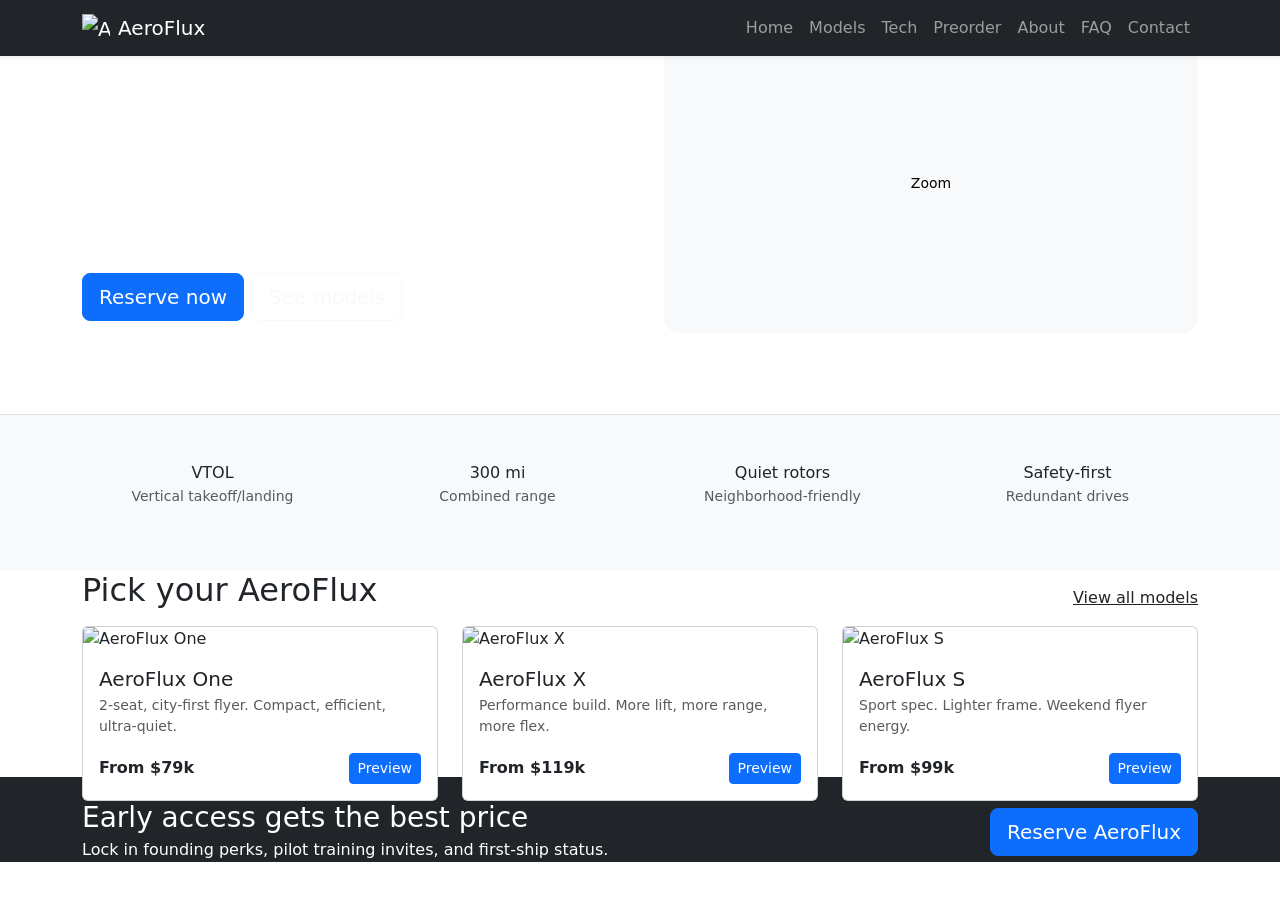
==== index.html @ 64dcf80c "Add files via upload" ====
<!doctype html>
<html lang="en">
<head>
  <meta charset="utf-8"/>
  <meta name="viewport" content="width=device-width, initial-scale=1"/>
  <title>AeroFlux — The Future of Flying Cars</title>
  <meta name="description" content="AeroFlux builds student‑friendly flying cars with real safety tech. Preorders open."/>
  <link href="https://cdn.jsdelivr.net/npm/bootstrap@5.3.3/dist/css/bootstrap.min.css" rel="stylesheet"/>
  <link href="https://fonts.googleapis.com/css2?family=Inter:wght@400;600;800&family=Sora:wght@600;800&display=swap" rel="stylesheet"/>
  <link rel="stylesheet" href="/assets/styles.css"/>
  <link rel="icon" href="/assets/favicon.svg"/>
</head>
<body>
  <!-- NAVBAR -->
  <nav class="navbar navbar-expand-lg navbar-dark bg-dark fixed-top shadow-sm af-nav">
    <div class="container">
      <a class="navbar-brand d-flex align-items-center gap-2" href="/index.html">
        <img src="/assets/logo.svg" width="28" height="28" alt="AeroFlux"/> <span class="brand">AeroFlux</span>
      </a>
      <button class="navbar-toggler" type="button" data-bs-toggle="collapse" data-bs-target="#nav" aria-controls="nav" aria-expanded="false" aria-label="Toggle navigation"><span class="navbar-toggler-icon"></span></button>
      <div class="collapse navbar-collapse" id="nav">
        <ul class="navbar-nav ms-auto">
          <li class="nav-item"><a class="nav-link" href="/index.html">Home</a></li>
          <li class="nav-item"><a class="nav-link" href="/models.html">Models</a></li>
          <li class="nav-item"><a class="nav-link" href="/tech.html">Tech</a></li>
          <li class="nav-item"><a class="nav-link" href="/preorder.html">Preorder</a></li>
          <li class="nav-item"><a class="nav-link" href="/about.html">About</a></li>
          <li class="nav-item"><a class="nav-link" href="/faq.html">FAQ</a></li>
          <li class="nav-item"><a class="nav-link" href="/contact.html">Contact</a></li>
        </ul>
      </div>
    </div>
  </nav>

  <!-- HERO -->
  <header class="af-hero pt-6 pb-5 text-white">
    <div class="container">
      <div class="row align-items-center g-5">
        <div class="col-lg-6">
          <span class="badge rounded-pill text-bg-warning mb-3">Gen‑2 Prototype</span>
          <h1 class="display-4 fw-800 lh-1 mb-3">Meet the <span class="accent">AeroFlux One</span></h1>
          <p class="lead text-white-75">A street‑legal EV that lifts. Zero runway, quiet rotors, and safety first. Designed for school commutes, weekend trips, and creator life.</p>
          <div class="d-flex gap-2 mt-2">
            <a class="btn btn-primary btn-lg" href="/preorder.html">Reserve now</a>
            <a class="btn btn-outline-light btn-lg" href="/models.html">See models</a>
          </div>
          <div class="d-flex gap-4 mt-4 small text-white-75">
            <span>4.9★ early pilots</span>
            <span>FAA‑guided R&D</span>
            <span>Student discounts</span>
          </div>
        </div>
        <div class="col-lg-6">
          <div class="ratio ratio-16x9 rounded-4 overflow-hidden shadow-xl af-hero-media">
            <img src="https://images.unsplash.com/photo-1503376780353-7e6692767b70?w=1800&q=80" class="w-100 h-100 object-fit-cover" alt="AeroFlux One"/>
            <button class="btn btn-light btn-sm af-hero-zoom" data-bs-toggle="modal" data-bs-target="#lightbox" data-img="https://images.unsplash.com/photo-1503376780353-7e6692767b70?w=2400&q=80" data-title="AeroFlux One — Hover mode">Zoom</button>
          </div>
        </div>
      </div>
    </div>
  </header>

  <!-- VALUE STRIP -->
  <section class="py-5 border-top bg-body-tertiary">
    <div class="container">
      <div class="row text-center g-4">
        <div class="col-6 col-lg-3"><h6 class="mb-1">VTOL</h6><p class="text-muted small">Vertical takeoff/landing</p></div>
        <div class="col-6 col-lg-3"><h6 class="mb-1">300 mi</h6><p class="text-muted small">Combined range</p></div>
        <div class="col-6 col-lg-3"><h6 class="mb-1"><span class="accent">Quiet</span> rotors</h6><p class="text-muted small">Neighborhood‑friendly</p></div>
        <div class="col-6 col-lg-3"><h6 class="mb-1">Safety‑first</h6><p class="text-muted small">Redundant drives</p></div>
      </div>
    </div>
  </section>

  <!-- MODELS PREVIEW -->
  <section class="py-6">
    <div class="container">
      <div class="d-flex justify-content-between align-items-end mb-3">
        <h2 class="fw-800 mb-0">Pick your AeroFlux</h2>
        <a href="/models.html" class="link-dark">View all models</a>
      </div>
      <div class="row g-4">
        <div class="col-12 col-md-6 col-xl-4">
          <div class="card af-card h-100">
            <img src="https://images.unsplash.com/photo-1517173894763-6bcf0d6f3bf0?w=1600&q=80" class="card-img-top" alt="AeroFlux One"/>
            <div class="card-body">
              <h5 class="card-title mb-1">AeroFlux One</h5>
              <p class="text-muted small mb-3">2‑seat, city‑first flyer. Compact, efficient, ultra‑quiet.</p>
              <div class="d-flex justify-content-between align-items-center">
                <span class="fw-bold">From $79k</span>
                <button class="btn btn-sm btn-primary" data-bs-toggle="modal" data-bs-target="#lightbox" data-img="https://images.unsplash.com/photo-1517173894763-6bcf0d6f3bf0?w=2400&q=80" data-title="AeroFlux One">Preview</button>
              </div>
            </div>
          </div>
        </div>
        <div class="col-12 col-md-6 col-xl-4">
          <div class="card af-card h-100">
            <img src="https://images.unsplash.com/photo-1482192505345-5655af888cc4?w=1600&q=80" class="card-img-top" alt="AeroFlux X"/>
            <div class="card-body">
              <h5 class="card-title mb-1">AeroFlux X</h5>
              <p class="text-muted small mb-3">Performance build. More lift, more range, more flex.</p>
              <div class="d-flex justify-content-between align-items-center">
                <span class="fw-bold">From $119k</span>
                <button class="btn btn-sm btn-primary" data-bs-toggle="modal" data-bs-target="#lightbox" data-img="https://images.unsplash.com/photo-1482192505345-5655af888cc4?w=2400&q=80" data-title="AeroFlux X">Preview</button>
              </div>
            </div>
          </div>
        </div>
        <div class="col-12 col-md-6 col-xl-4">
          <div class="card af-card h-100">
            <img src="https://images.unsplash.com/photo-1503376780353-7e6692767b70?w=1600&q=80" class="card-img-top" alt="AeroFlux S"/>
            <div class="card-body">
              <h5 class="card-title mb-1">AeroFlux S</h5>
              <p class="text-muted small mb-3">Sport spec. Lighter frame. Weekend flyer energy.</p>
              <div class="d-flex justify-content-between align-items-center">
                <span class="fw-bold">From $99k</span>
                <button class="btn btn-sm btn-primary" data-bs-toggle="modal" data-bs-target="#lightbox" data-img="https://images.unsplash.com/photo-1503376780353-7e6692767b70?w=2400&q=80" data-title="AeroFlux S">Preview</button>
              </div>
            </div>
          </div>
        </div>
      </div>
    </div>
  </section>

  <!-- CTA -->
  <section class="py-6 bg-dark text-white">
    <div class="container">
      <div class="row align-items-center g-4">
        <div class="col-lg-8">
          <h3 class="fw-800 mb-1">Early access gets the best price</h3>
          <p class="text-white-75 mb-0">Lock in founding perks, pilot training invites, and first‑ship status.</p>
        </div>
        <div class="col-lg-4 text-lg-end"><a class="btn btn-primary btn-lg" href="/preorder.html">Reserve AeroFlux</a></div>
      </div>
    </div>
  </section>

  <!-- FOOTER -->
  <div id="_footer"></div>

  <!-- Lightbox Modal for image popups -->
  <div class="modal fade" id="lightbox" tabindex="-1" aria-hidden="true">
    <div class="modal-dialog modal-xl modal-dialog-centered">
      <div class="modal-content bg-black">
        <button class="btn-close btn-close-white ms-auto me-2 mt-2" data-bs-dismiss="modal" aria-label="Close"></button>
        <div class="modal-body p-0">
          <img id="lbImg" class="w-100 h-100 object-fit-contain" alt="Preview"/>
          <div class="p-3 text-white-50" id="lbTitle"></div>
        </div>
      </div>
    </div>
  </div>

  <script src="https://cdn.jsdelivr.net/npm/bootstrap@5.3.3/dist/js/bootstrap.bundle.min.js"></script>
  <script src="/assets/app.js"></script>
</body>
</html>
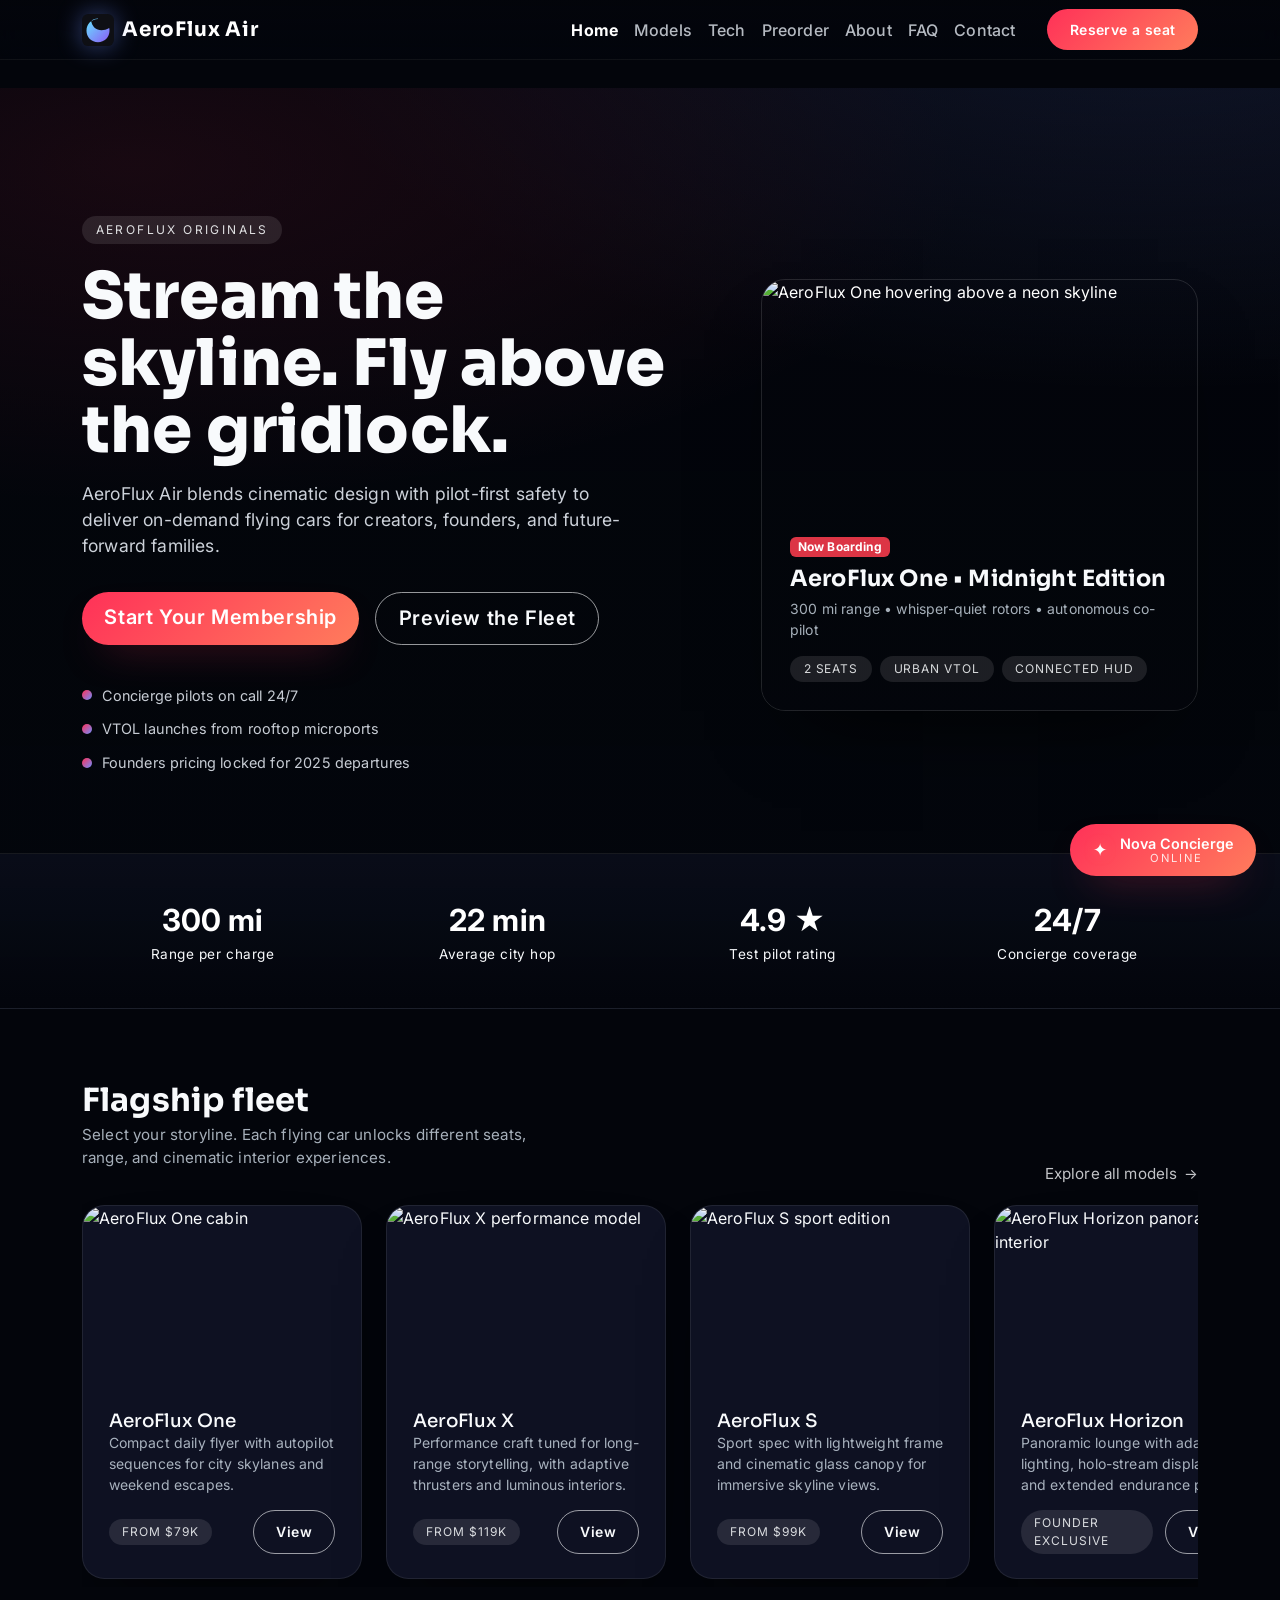
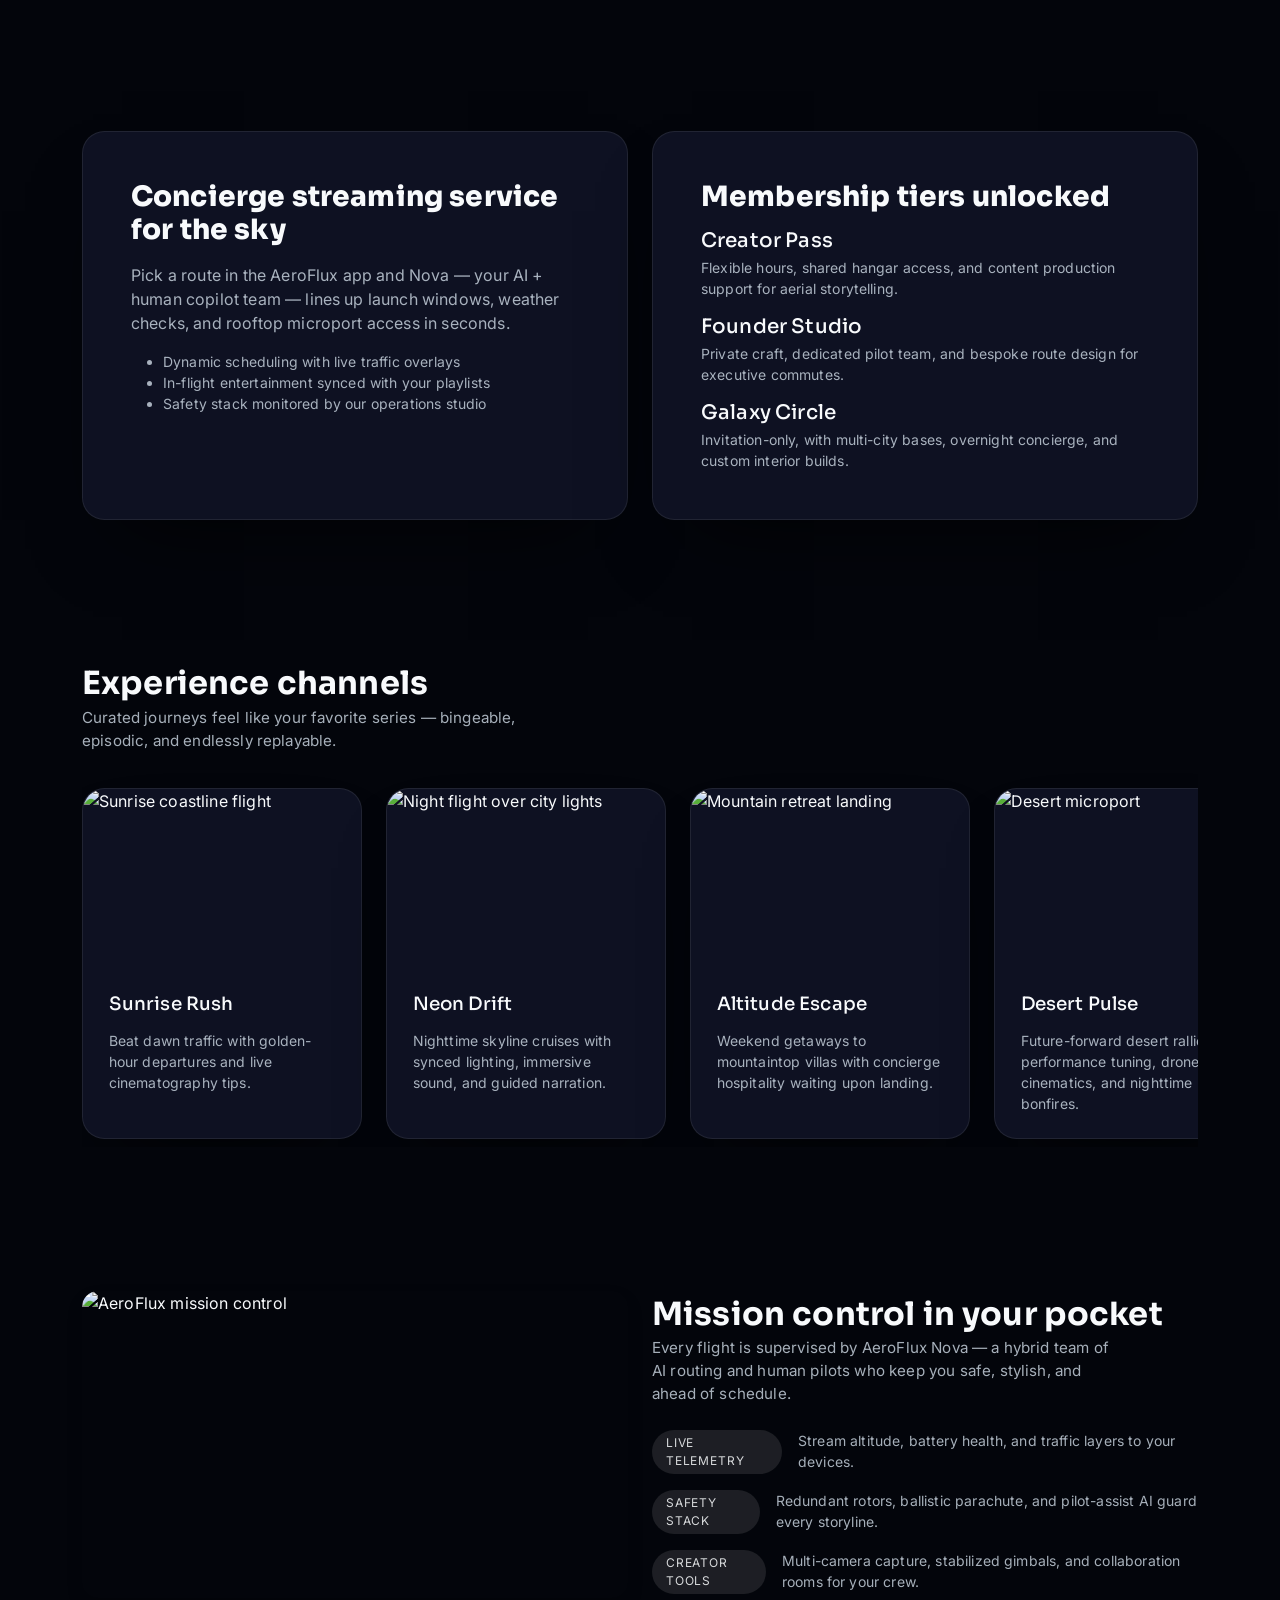
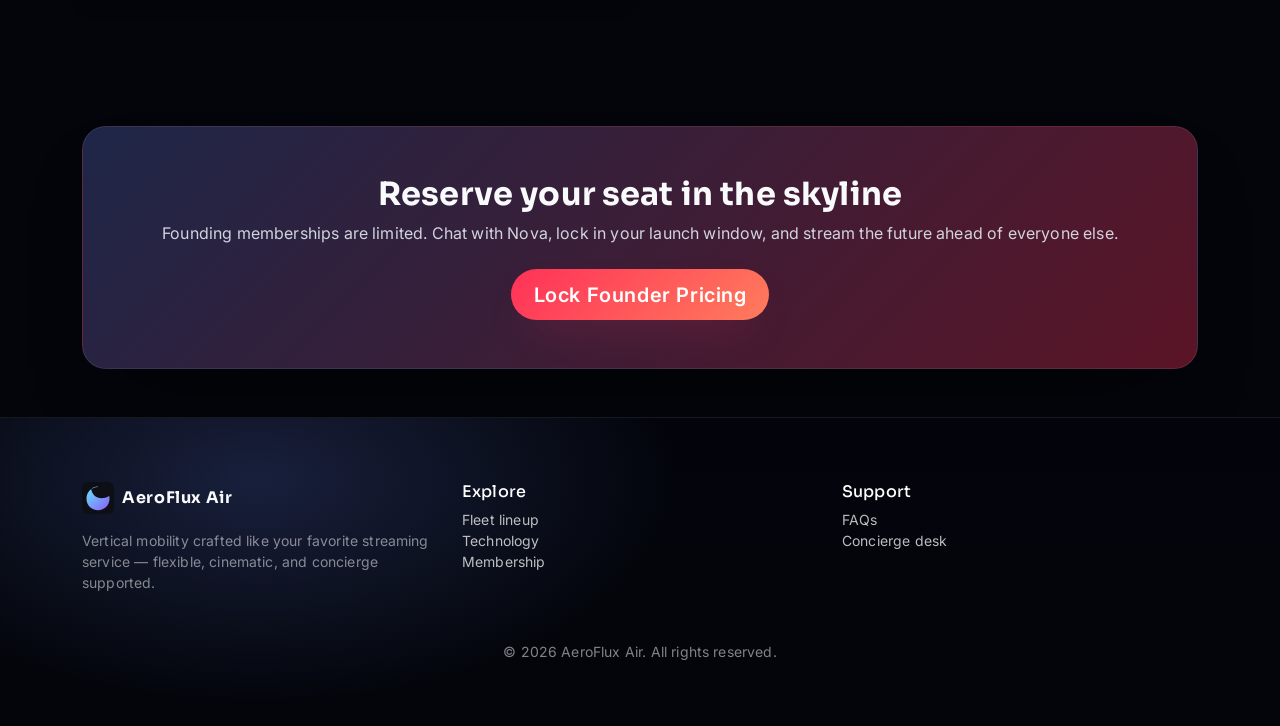
==== commit 46674b0b: "Redesign site with Netflix-style landing and chat" ====
--- a/index.html
+++ b/index.html
@@ -3,156 +3,279 @@
 <head>
   <meta charset="utf-8"/>
   <meta name="viewport" content="width=device-width, initial-scale=1"/>
-  <title>AeroFlux — The Future of Flying Cars</title>
-  <meta name="description" content="AeroFlux builds student‑friendly flying cars with real safety tech. Preorders open."/>
+  <title>AeroFlux Air — Stream the Future of Flight</title>
+  <meta name="description" content="AeroFlux Air delivers concierge flying car memberships with cinematic design, Netflix-style storytelling, and 24/7 pilot support."/>
   <link href="https://cdn.jsdelivr.net/npm/bootstrap@5.3.3/dist/css/bootstrap.min.css" rel="stylesheet"/>
-  <link href="https://fonts.googleapis.com/css2?family=Inter:wght@400;600;800&family=Sora:wght@600;800&display=swap" rel="stylesheet"/>
-  <link rel="stylesheet" href="/assets/styles.css"/>
-  <link rel="icon" href="/assets/favicon.svg"/>
+  <link href="https://fonts.googleapis.com/css2?family=Inter:wght@400;500;600;700;800&family=Sora:wght@600;700;800&display=swap" rel="stylesheet"/>
+  <link rel="stylesheet" href="assets/styles.css"/>
+  <link rel="icon" href="assets/favicon.svg"/>
 </head>
 <body>
-  <!-- NAVBAR -->
-  <nav class="navbar navbar-expand-lg navbar-dark bg-dark fixed-top shadow-sm af-nav">
+  <div id="_navbar"></div>
+
+  <main class="af-main">
+    <section class="af-hero text-white">
+      <div class="container">
+        <div class="row g-5 align-items-center">
+          <div class="col-lg-7">
+            <span class="af-eyebrow">AeroFlux Originals</span>
+            <h1 class="af-hero-title">Stream the skyline. Fly above the gridlock.</h1>
+            <p class="af-hero-lead">AeroFlux Air blends cinematic design with pilot-first safety to deliver on-demand flying cars for creators, founders, and future-forward families.</p>
+            <div class="af-hero-actions">
+              <a class="btn btn-primary btn-lg" href="preorder.html">Start Your Membership</a>
+              <a class="btn btn-outline-light btn-lg" href="models.html">Preview the Fleet</a>
+            </div>
+            <ul class="af-hero-highlights">
+              <li>Concierge pilots on call 24/7</li>
+              <li>VTOL launches from rooftop microports</li>
+              <li>Founders pricing locked for 2025 departures</li>
+            </ul>
+          </div>
+          <div class="col-lg-5">
+            <div class="af-hero-poster">
+              <img src="https://images.unsplash.com/photo-1518306727298-4c19a7907c77?w=1800&q=80" alt="AeroFlux One hovering above a neon skyline"/>
+              <div class="af-hero-overlay">
+                <span class="badge text-bg-danger mb-2">Now Boarding</span>
+                <h3>AeroFlux One • Midnight Edition</h3>
+                <p class="small mb-3">300 mi range • whisper-quiet rotors • autonomous co-pilot</p>
+                <div class="d-flex flex-wrap gap-2">
+                  <span class="af-pill">2 seats</span>
+                  <span class="af-pill">Urban VTOL</span>
+                  <span class="af-pill">Connected HUD</span>
+                </div>
+              </div>
+            </div>
+          </div>
+        </div>
+      </div>
+    </section>
+
+    <section class="af-metrics">
+      <div class="container">
+        <div class="row text-center g-4">
+          <div class="col-6 col-lg-3">
+            <div class="af-metric-number">300 mi</div>
+            <div class="af-metric-label">Range per charge</div>
+          </div>
+          <div class="col-6 col-lg-3">
+            <div class="af-metric-number">22 min</div>
+            <div class="af-metric-label">Average city hop</div>
+          </div>
+          <div class="col-6 col-lg-3">
+            <div class="af-metric-number">4.9 ★</div>
+            <div class="af-metric-label">Test pilot rating</div>
+          </div>
+          <div class="col-6 col-lg-3">
+            <div class="af-metric-number">24/7</div>
+            <div class="af-metric-label">Concierge coverage</div>
+          </div>
+        </div>
+      </div>
+    </section>
+
+    <section class="af-section">
+      <div class="container">
+        <div class="d-flex flex-wrap align-items-end justify-content-between gap-3">
+          <div>
+            <h2 class="af-section-title">Flagship fleet</h2>
+            <p class="af-section-subtitle">Select your storyline. Each flying car unlocks different seats, range, and cinematic interior experiences.</p>
+          </div>
+          <a class="af-link" href="models.html">Explore all models</a>
+        </div>
+        <div class="af-rail" role="list">
+          <article class="af-rail-card" role="listitem">
+            <div class="af-rail-media">
+              <img src="https://images.unsplash.com/photo-1517173894763-6bcf0d6f3bf0?w=1600&q=80" alt="AeroFlux One cabin"/>
+            </div>
+            <div class="af-rail-body">
+              <div>
+                <h3>AeroFlux One</h3>
+                <p class="small mb-0">Compact daily flyer with autopilot sequences for city skylanes and weekend escapes.</p>
+              </div>
+              <div class="af-rail-meta">
+                <span class="af-pill">From $79k</span>
+                <button class="btn btn-sm btn-outline-light" data-bs-toggle="modal" data-bs-target="#lightbox" data-img="https://images.unsplash.com/photo-1517173894763-6bcf0d6f3bf0?w=2400&q=80" data-title="AeroFlux One">View</button>
+              </div>
+            </div>
+          </article>
+          <article class="af-rail-card" role="listitem">
+            <div class="af-rail-media">
+              <img src="https://images.unsplash.com/photo-1503736334956-4c8f8e92946d?w=1600&q=80" alt="AeroFlux X performance model"/>
+            </div>
+            <div class="af-rail-body">
+              <div>
+                <h3>AeroFlux X</h3>
+                <p class="small mb-0">Performance craft tuned for long-range storytelling, with adaptive thrusters and luminous interiors.</p>
+              </div>
+              <div class="af-rail-meta">
+                <span class="af-pill">From $119k</span>
+                <button class="btn btn-sm btn-outline-light" data-bs-toggle="modal" data-bs-target="#lightbox" data-img="https://images.unsplash.com/photo-1503736334956-4c8f8e92946d?w=2400&q=80" data-title="AeroFlux X">View</button>
+              </div>
+            </div>
+          </article>
+          <article class="af-rail-card" role="listitem">
+            <div class="af-rail-media">
+              <img src="https://images.unsplash.com/photo-1500530855697-b586d89ba3ee?w=1600&q=80" alt="AeroFlux S sport edition"/>
+            </div>
+            <div class="af-rail-body">
+              <div>
+                <h3>AeroFlux S</h3>
+                <p class="small mb-0">Sport spec with lightweight frame and cinematic glass canopy for immersive skyline views.</p>
+              </div>
+              <div class="af-rail-meta">
+                <span class="af-pill">From $99k</span>
+                <button class="btn btn-sm btn-outline-light" data-bs-toggle="modal" data-bs-target="#lightbox" data-img="https://images.unsplash.com/photo-1500530855697-b586d89ba3ee?w=2400&q=80" data-title="AeroFlux S">View</button>
+              </div>
+            </div>
+          </article>
+          <article class="af-rail-card" role="listitem">
+            <div class="af-rail-media">
+              <img src="https://images.unsplash.com/photo-1520975922203-b6a5d19b8a88?w=1600&q=80" alt="AeroFlux Horizon panoramic interior"/>
+            </div>
+            <div class="af-rail-body">
+              <div>
+                <h3>AeroFlux Horizon</h3>
+                <p class="small mb-0">Panoramic lounge with adaptive lighting, holo-stream displays, and extended endurance packs.</p>
+              </div>
+              <div class="af-rail-meta">
+                <span class="af-pill">Founder exclusive</span>
+                <button class="btn btn-sm btn-outline-light" data-bs-toggle="modal" data-bs-target="#lightbox" data-img="https://images.unsplash.com/photo-1520975922203-b6a5d19b8a88?w=2400&q=80" data-title="AeroFlux Horizon">View</button>
+              </div>
+            </div>
+          </article>
+        </div>
+      </div>
+    </section>
+
+    <section class="af-section">
+      <div class="container">
+        <div class="row g-4 align-items-stretch">
+          <div class="col-lg-6">
+            <div class="af-panel h-100 p-4 p-lg-5">
+              <h3 class="fw-800 mb-3">Concierge streaming service for the sky</h3>
+              <p>Pick a route in the AeroFlux app and Nova — your AI + human copilot team — lines up launch windows, weather checks, and rooftop microport access in seconds.</p>
+              <ul class="small mb-0">
+                <li>Dynamic scheduling with live traffic overlays</li>
+                <li>In-flight entertainment synced with your playlists</li>
+                <li>Safety stack monitored by our operations studio</li>
+              </ul>
+            </div>
+          </div>
+          <div class="col-lg-6">
+            <div class="af-panel h-100 p-4 p-lg-5">
+              <h3 class="fw-800 mb-3">Membership tiers unlocked</h3>
+              <div class="d-flex flex-column gap-3">
+                <div>
+                  <h5 class="mb-1">Creator Pass</h5>
+                  <p class="small mb-0">Flexible hours, shared hangar access, and content production support for aerial storytelling.</p>
+                </div>
+                <div>
+                  <h5 class="mb-1">Founder Studio</h5>
+                  <p class="small mb-0">Private craft, dedicated pilot team, and bespoke route design for executive commutes.</p>
+                </div>
+                <div>
+                  <h5 class="mb-1">Galaxy Circle</h5>
+                  <p class="small mb-0">Invitation-only, with multi-city bases, overnight concierge, and custom interior builds.</p>
+                </div>
+              </div>
+            </div>
+          </div>
+        </div>
+      </div>
+    </section>
+
+    <section class="af-section">
+      <div class="container">
+        <div class="d-flex flex-wrap align-items-end justify-content-between gap-3">
+          <div>
+            <h2 class="af-section-title">Experience channels</h2>
+            <p class="af-section-subtitle">Curated journeys feel like your favorite series — bingeable, episodic, and endlessly replayable.</p>
+          </div>
+        </div>
+        <div class="af-rail" role="list">
+          <article class="af-rail-card" role="listitem">
+            <div class="af-rail-media">
+              <img src="https://images.unsplash.com/photo-1500534314209-a25ddb2bd429?w=1600&q=80" alt="Sunrise coastline flight"/>
+            </div>
+            <div class="af-rail-body">
+              <h3>Sunrise Rush</h3>
+              <p class="small mb-0">Beat dawn traffic with golden-hour departures and live cinematography tips.</p>
+            </div>
+          </article>
+          <article class="af-rail-card" role="listitem">
+            <div class="af-rail-media">
+              <img src="https://images.unsplash.com/photo-1513151233558-d860c5398176?w=1600&q=80" alt="Night flight over city lights"/>
+            </div>
+            <div class="af-rail-body">
+              <h3>Neon Drift</h3>
+              <p class="small mb-0">Nighttime skyline cruises with synced lighting, immersive sound, and guided narration.</p>
+            </div>
+          </article>
+          <article class="af-rail-card" role="listitem">
+            <div class="af-rail-media">
+              <img src="https://images.unsplash.com/photo-1500530855697-b586d89ba3ee?w=1600&q=80" alt="Mountain retreat landing"/>
+            </div>
+            <div class="af-rail-body">
+              <h3>Altitude Escape</h3>
+              <p class="small mb-0">Weekend getaways to mountaintop villas with concierge hospitality waiting upon landing.</p>
+            </div>
+          </article>
+          <article class="af-rail-card" role="listitem">
+            <div class="af-rail-media">
+              <img src="https://images.unsplash.com/photo-1500534623283-312aade485b7?w=1600&q=80" alt="Desert microport"/>
+            </div>
+            <div class="af-rail-body">
+              <h3>Desert Pulse</h3>
+              <p class="small mb-0">Future-forward desert rallies with performance tuning, drone cinematics, and nighttime bonfires.</p>
+            </div>
+          </article>
+        </div>
+      </div>
+    </section>
+
+    <section class="af-section">
+      <div class="container">
+        <div class="row g-4 align-items-center">
+          <div class="col-lg-6">
+            <div class="ratio ratio-16x9 rounded-4 overflow-hidden shadow">
+              <img src="https://images.unsplash.com/photo-1489515217757-5fd1be406fef?w=1800&q=80" class="w-100 h-100 object-fit-cover" alt="AeroFlux mission control"/>
+            </div>
+          </div>
+          <div class="col-lg-6">
+            <h2 class="af-section-title">Mission control in your pocket</h2>
+            <p class="af-section-subtitle mb-4">Every flight is supervised by AeroFlux Nova — a hybrid team of AI routing and human pilots who keep you safe, stylish, and ahead of schedule.</p>
+            <div class="d-flex flex-column gap-3">
+              <div class="d-flex gap-3">
+                <span class="af-pill">Live Telemetry</span>
+                <p class="small mb-0">Stream altitude, battery health, and traffic layers to your devices.</p>
+              </div>
+              <div class="d-flex gap-3">
+                <span class="af-pill">Safety Stack</span>
+                <p class="small mb-0">Redundant rotors, ballistic parachute, and pilot-assist AI guard every storyline.</p>
+              </div>
+              <div class="d-flex gap-3">
+                <span class="af-pill">Creator Tools</span>
+                <p class="small mb-0">Multi-camera capture, stabilized gimbals, and collaboration rooms for your crew.</p>
+              </div>
+            </div>
+          </div>
+        </div>
+      </div>
+    </section>
+
     <div class="container">
-      <a class="navbar-brand d-flex align-items-center gap-2" href="/index.html">
-        <img src="/assets/logo.svg" width="28" height="28" alt="AeroFlux"/> <span class="brand">AeroFlux</span>
-      </a>
-      <button class="navbar-toggler" type="button" data-bs-toggle="collapse" data-bs-target="#nav" aria-controls="nav" aria-expanded="false" aria-label="Toggle navigation"><span class="navbar-toggler-icon"></span></button>
-      <div class="collapse navbar-collapse" id="nav">
-        <ul class="navbar-nav ms-auto">
-          <li class="nav-item"><a class="nav-link" href="/index.html">Home</a></li>
-          <li class="nav-item"><a class="nav-link" href="/models.html">Models</a></li>
-          <li class="nav-item"><a class="nav-link" href="/tech.html">Tech</a></li>
-          <li class="nav-item"><a class="nav-link" href="/preorder.html">Preorder</a></li>
-          <li class="nav-item"><a class="nav-link" href="/about.html">About</a></li>
-          <li class="nav-item"><a class="nav-link" href="/faq.html">FAQ</a></li>
-          <li class="nav-item"><a class="nav-link" href="/contact.html">Contact</a></li>
-        </ul>
+      <div class="af-cta">
+        <h2>Reserve your seat in the skyline</h2>
+        <p>Founding memberships are limited. Chat with Nova, lock in your launch window, and stream the future ahead of everyone else.</p>
+        <a class="btn btn-primary btn-lg" href="preorder.html">Lock Founder Pricing</a>
       </div>
     </div>
-  </nav>
-
-  <!-- HERO -->
-  <header class="af-hero pt-6 pb-5 text-white">
-    <div class="container">
-      <div class="row align-items-center g-5">
-        <div class="col-lg-6">
-          <span class="badge rounded-pill text-bg-warning mb-3">Gen‑2 Prototype</span>
-          <h1 class="display-4 fw-800 lh-1 mb-3">Meet the <span class="accent">AeroFlux One</span></h1>
-          <p class="lead text-white-75">A street‑legal EV that lifts. Zero runway, quiet rotors, and safety first. Designed for school commutes, weekend trips, and creator life.</p>
-          <div class="d-flex gap-2 mt-2">
-            <a class="btn btn-primary btn-lg" href="/preorder.html">Reserve now</a>
-            <a class="btn btn-outline-light btn-lg" href="/models.html">See models</a>
-          </div>
-          <div class="d-flex gap-4 mt-4 small text-white-75">
-            <span>4.9★ early pilots</span>
-            <span>FAA‑guided R&D</span>
-            <span>Student discounts</span>
-          </div>
-        </div>
-        <div class="col-lg-6">
-          <div class="ratio ratio-16x9 rounded-4 overflow-hidden shadow-xl af-hero-media">
-            <img src="https://images.unsplash.com/photo-1503376780353-7e6692767b70?w=1800&q=80" class="w-100 h-100 object-fit-cover" alt="AeroFlux One"/>
-            <button class="btn btn-light btn-sm af-hero-zoom" data-bs-toggle="modal" data-bs-target="#lightbox" data-img="https://images.unsplash.com/photo-1503376780353-7e6692767b70?w=2400&q=80" data-title="AeroFlux One — Hover mode">Zoom</button>
-          </div>
-        </div>
-      </div>
-    </div>
-  </header>
-
-  <!-- VALUE STRIP -->
-  <section class="py-5 border-top bg-body-tertiary">
-    <div class="container">
-      <div class="row text-center g-4">
-        <div class="col-6 col-lg-3"><h6 class="mb-1">VTOL</h6><p class="text-muted small">Vertical takeoff/landing</p></div>
-        <div class="col-6 col-lg-3"><h6 class="mb-1">300 mi</h6><p class="text-muted small">Combined range</p></div>
-        <div class="col-6 col-lg-3"><h6 class="mb-1"><span class="accent">Quiet</span> rotors</h6><p class="text-muted small">Neighborhood‑friendly</p></div>
-        <div class="col-6 col-lg-3"><h6 class="mb-1">Safety‑first</h6><p class="text-muted small">Redundant drives</p></div>
-      </div>
-    </div>
-  </section>
-
-  <!-- MODELS PREVIEW -->
-  <section class="py-6">
-    <div class="container">
-      <div class="d-flex justify-content-between align-items-end mb-3">
-        <h2 class="fw-800 mb-0">Pick your AeroFlux</h2>
-        <a href="/models.html" class="link-dark">View all models</a>
-      </div>
-      <div class="row g-4">
-        <div class="col-12 col-md-6 col-xl-4">
-          <div class="card af-card h-100">
-            <img src="https://images.unsplash.com/photo-1517173894763-6bcf0d6f3bf0?w=1600&q=80" class="card-img-top" alt="AeroFlux One"/>
-            <div class="card-body">
-              <h5 class="card-title mb-1">AeroFlux One</h5>
-              <p class="text-muted small mb-3">2‑seat, city‑first flyer. Compact, efficient, ultra‑quiet.</p>
-              <div class="d-flex justify-content-between align-items-center">
-                <span class="fw-bold">From $79k</span>
-                <button class="btn btn-sm btn-primary" data-bs-toggle="modal" data-bs-target="#lightbox" data-img="https://images.unsplash.com/photo-1517173894763-6bcf0d6f3bf0?w=2400&q=80" data-title="AeroFlux One">Preview</button>
-              </div>
-            </div>
-          </div>
-        </div>
-        <div class="col-12 col-md-6 col-xl-4">
-          <div class="card af-card h-100">
-            <img src="https://images.unsplash.com/photo-1482192505345-5655af888cc4?w=1600&q=80" class="card-img-top" alt="AeroFlux X"/>
-            <div class="card-body">
-              <h5 class="card-title mb-1">AeroFlux X</h5>
-              <p class="text-muted small mb-3">Performance build. More lift, more range, more flex.</p>
-              <div class="d-flex justify-content-between align-items-center">
-                <span class="fw-bold">From $119k</span>
-                <button class="btn btn-sm btn-primary" data-bs-toggle="modal" data-bs-target="#lightbox" data-img="https://images.unsplash.com/photo-1482192505345-5655af888cc4?w=2400&q=80" data-title="AeroFlux X">Preview</button>
-              </div>
-            </div>
-          </div>
-        </div>
-        <div class="col-12 col-md-6 col-xl-4">
-          <div class="card af-card h-100">
-            <img src="https://images.unsplash.com/photo-1503376780353-7e6692767b70?w=1600&q=80" class="card-img-top" alt="AeroFlux S"/>
-            <div class="card-body">
-              <h5 class="card-title mb-1">AeroFlux S</h5>
-              <p class="text-muted small mb-3">Sport spec. Lighter frame. Weekend flyer energy.</p>
-              <div class="d-flex justify-content-between align-items-center">
-                <span class="fw-bold">From $99k</span>
-                <button class="btn btn-sm btn-primary" data-bs-toggle="modal" data-bs-target="#lightbox" data-img="https://images.unsplash.com/photo-1503376780353-7e6692767b70?w=2400&q=80" data-title="AeroFlux S">Preview</button>
-              </div>
-            </div>
-          </div>
-        </div>
-      </div>
-    </div>
-  </section>
-
-  <!-- CTA -->
-  <section class="py-6 bg-dark text-white">
-    <div class="container">
-      <div class="row align-items-center g-4">
-        <div class="col-lg-8">
-          <h3 class="fw-800 mb-1">Early access gets the best price</h3>
-          <p class="text-white-75 mb-0">Lock in founding perks, pilot training invites, and first‑ship status.</p>
-        </div>
-        <div class="col-lg-4 text-lg-end"><a class="btn btn-primary btn-lg" href="/preorder.html">Reserve AeroFlux</a></div>
-      </div>
-    </div>
-  </section>
-
-  <!-- FOOTER -->
+  </main>
+
   <div id="_footer"></div>
-
-  <!-- Lightbox Modal for image popups -->
-  <div class="modal fade" id="lightbox" tabindex="-1" aria-hidden="true">
-    <div class="modal-dialog modal-xl modal-dialog-centered">
-      <div class="modal-content bg-black">
-        <button class="btn-close btn-close-white ms-auto me-2 mt-2" data-bs-dismiss="modal" aria-label="Close"></button>
-        <div class="modal-body p-0">
-          <img id="lbImg" class="w-100 h-100 object-fit-contain" alt="Preview"/>
-          <div class="p-3 text-white-50" id="lbTitle"></div>
-        </div>
-      </div>
-    </div>
-  </div>
+  <div id="_lightbox"></div>
 
   <script src="https://cdn.jsdelivr.net/npm/bootstrap@5.3.3/dist/js/bootstrap.bundle.min.js"></script>
-  <script src="/assets/app.js"></script>
+  <script src="assets/app.js"></script>
 </body>
 </html>
--- a/assets/styles.css
+++ b/assets/styles.css
@@ -0,0 +1,823 @@
+:root {
+  --af-bg: #03050b;
+  --af-bg-soft: #0b0f1f;
+  --af-panel: rgba(16, 20, 38, 0.88);
+  --af-panel-strong: rgba(22, 27, 52, 0.95);
+  --af-outline: rgba(255, 255, 255, 0.08);
+  --af-text: #f8fafc;
+  --af-muted: rgba(203, 213, 225, 0.82);
+  --af-accent: #ff3158;
+  --af-accent-2: #6f8dff;
+  --af-shadow: 0 40px 80px -40px rgba(0, 0, 0, 0.85);
+  --af-radius-lg: 1.5rem;
+}
+
+html {
+  scroll-behavior: smooth;
+}
+
+body {
+  font-family: "Inter", "Segoe UI", system-ui, -apple-system, BlinkMacSystemFont, "Helvetica Neue", sans-serif;
+  background: var(--af-bg);
+  color: var(--af-text);
+  min-height: 100vh;
+  letter-spacing: 0.01em;
+}
+
+main.af-main {
+  padding-top: 5.5rem;
+}
+
+h1, h2, h3, h4, h5, h6 {
+  color: var(--af-text);
+  font-family: "Sora", "Inter", sans-serif;
+}
+
+p, li {
+  color: var(--af-muted);
+}
+
+a {
+  color: inherit;
+  text-decoration: none;
+}
+
+a:hover {
+  color: var(--af-accent);
+}
+
+img {
+  max-width: 100%;
+  height: auto;
+  display: block;
+}
+
+.visually-hidden {
+  position: absolute !important;
+  width: 1px !important;
+  height: 1px !important;
+  padding: 0 !important;
+  margin: -1px !important;
+  overflow: hidden !important;
+  clip: rect(0, 0, 0, 0) !important;
+  white-space: nowrap !important;
+  border: 0 !important;
+}
+
+.fw-800 {
+  font-weight: 800;
+}
+
+.brand {
+  font-family: "Sora", "Inter", sans-serif;
+  font-weight: 700;
+  letter-spacing: 0.04em;
+}
+
+.pt-6 {
+  padding-top: 4.75rem;
+}
+
+.py-6 {
+  padding-top: 4.75rem;
+  padding-bottom: 4.75rem;
+}
+
+.text-white-75 {
+  color: rgba(248, 250, 252, 0.82) !important;
+}
+
+.text-muted {
+  color: var(--af-muted) !important;
+}
+
+.small {
+  color: var(--af-muted);
+}
+
+hr {
+  border-color: var(--af-outline);
+}
+
+.btn {
+  border-radius: 999px;
+  font-weight: 600;
+  letter-spacing: 0.03em;
+  padding: 0.65rem 1.4rem;
+}
+
+.btn-primary {
+  background: linear-gradient(135deg, var(--af-accent), #ff7c5c);
+  border: none;
+  color: #fff;
+  box-shadow: 0 18px 42px -22px rgba(255, 49, 88, 0.7);
+}
+
+.btn-primary:hover,
+.btn-primary:focus {
+  background: linear-gradient(135deg, #ff7c5c, var(--af-accent));
+  color: #fff;
+}
+
+.btn-outline-light {
+  border: 1px solid rgba(248, 250, 252, 0.6);
+  color: var(--af-text);
+  background: transparent;
+}
+
+.btn-outline-light:hover,
+.btn-outline-light:focus {
+  background: rgba(248, 250, 252, 0.1);
+  color: #fff;
+}
+
+.btn-light {
+  background: rgba(248, 250, 252, 0.9);
+  color: #0b0f1f;
+  border: none;
+}
+
+.af-nav {
+  background: linear-gradient(180deg, rgba(3, 5, 11, 0.96), rgba(3, 5, 11, 0.65));
+  border-bottom: 1px solid rgba(255, 255, 255, 0.05);
+  backdrop-filter: saturate(160%) blur(12px);
+}
+
+.af-nav .navbar-brand img {
+  filter: drop-shadow(0 0 12px rgba(111, 141, 255, 0.45));
+}
+
+.navbar-dark .navbar-toggler-icon,
+.af-nav .navbar-toggler-icon {
+  filter: invert(1);
+}
+
+.af-nav .nav-link {
+  color: rgba(226, 232, 240, 0.8);
+  font-weight: 500;
+  padding: 0.6rem 0.85rem;
+  transition: color 0.2s ease;
+}
+
+.af-nav .nav-link:hover,
+.af-nav .nav-link:focus {
+  color: #fff;
+}
+
+.af-nav .nav-link.active {
+  color: #fff;
+  font-weight: 700;
+}
+
+/* Hero */
+.af-hero {
+  position: relative;
+  min-height: 85vh;
+  padding: 8rem 0 5rem;
+  display: flex;
+  align-items: center;
+  background: radial-gradient(1400px 700px at 90% -20%, rgba(111, 141, 255, 0.28), transparent 65%),
+              radial-gradient(1200px 480px at 10% 10%, rgba(255, 49, 88, 0.25), transparent 70%),
+              linear-gradient(180deg, rgba(3, 5, 11, 0.95) 0%, rgba(3, 5, 11, 0.85) 100%),
+              url('https://images.unsplash.com/photo-1500530855697-b586d89ba3ee?w=2400&q=80') center/cover no-repeat;
+}
+
+.af-hero::before {
+  content: "";
+  position: absolute;
+  inset: 0;
+  background: linear-gradient(135deg, rgba(3, 5, 11, 0.7), rgba(3, 5, 11, 0.35));
+}
+
+.af-hero > .container {
+  position: relative;
+  z-index: 2;
+}
+
+.af-eyebrow {
+  display: inline-flex;
+  align-items: center;
+  gap: 0.5rem;
+  padding: 0.3rem 0.85rem;
+  border-radius: 999px;
+  font-size: 0.75rem;
+  text-transform: uppercase;
+  letter-spacing: 0.2em;
+  background: rgba(255, 255, 255, 0.1);
+  color: rgba(248, 250, 252, 0.88);
+}
+
+.af-hero-title {
+  font-size: clamp(2.75rem, 5vw, 4.4rem);
+  line-height: 1.05;
+  font-weight: 800;
+  margin-top: 1.2rem;
+  margin-bottom: 1rem;
+}
+
+.af-hero-lead {
+  font-size: 1.1rem;
+  color: rgba(226, 232, 240, 0.9);
+  max-width: 560px;
+}
+
+.af-hero-actions {
+  display: flex;
+  flex-wrap: wrap;
+  gap: 1rem;
+  margin-top: 2rem;
+}
+
+.af-hero-highlights {
+  list-style: none;
+  margin: 2.5rem 0 0;
+  padding: 0;
+  display: grid;
+  gap: 0.75rem;
+}
+
+.af-hero-highlights li {
+  display: inline-flex;
+  align-items: center;
+  gap: 0.6rem;
+  font-size: 0.9rem;
+  color: rgba(226, 232, 240, 0.88);
+}
+
+.af-hero-highlights li::before {
+  content: "";
+  width: 10px;
+  height: 10px;
+  border-radius: 50%;
+  background: linear-gradient(135deg, var(--af-accent), var(--af-accent-2));
+}
+
+.af-hero-poster {
+  position: relative;
+  border-radius: var(--af-radius-lg);
+  overflow: hidden;
+  border: 1px solid rgba(255, 255, 255, 0.12);
+  box-shadow: var(--af-shadow);
+}
+
+.af-hero-poster img {
+  width: 100%;
+  height: 430px;
+  object-fit: cover;
+  filter: saturate(1.05);
+}
+
+.af-hero-overlay {
+  position: absolute;
+  inset: auto 0 0 0;
+  padding: 1.75rem;
+  background: linear-gradient(180deg, transparent, rgba(3, 5, 11, 0.92));
+}
+
+.af-hero-overlay h3 {
+  font-size: 1.4rem;
+  font-weight: 700;
+  margin-bottom: 0.35rem;
+}
+
+.af-pill {
+  display: inline-flex;
+  align-items: center;
+  padding: 0.25rem 0.85rem;
+  border-radius: 999px;
+  font-size: 0.75rem;
+  letter-spacing: 0.08em;
+  text-transform: uppercase;
+  background: rgba(248, 250, 252, 0.1);
+  color: rgba(248, 250, 252, 0.85);
+}
+
+/* Metrics strip */
+.af-metrics {
+  background: linear-gradient(180deg, rgba(10, 14, 28, 0.8), rgba(3, 5, 11, 0.95));
+  padding: 2.75rem 0;
+  border-top: 1px solid var(--af-outline);
+  border-bottom: 1px solid var(--af-outline);
+}
+
+.af-metric-number {
+  font-size: 1.9rem;
+  font-weight: 700;
+  color: #fff;
+}
+
+.af-metric-label {
+  font-size: 0.85rem;
+  letter-spacing: 0.04em;
+}
+
+/* Section headings */
+.af-section {
+  padding: 4.5rem 0;
+}
+
+.af-section-title {
+  font-weight: 700;
+  margin-bottom: 0.25rem;
+}
+
+.af-section-subtitle {
+  color: var(--af-muted);
+  font-size: 0.95rem;
+  max-width: 460px;
+}
+
+.af-link {
+  color: rgba(248, 250, 252, 0.78);
+  font-size: 0.95rem;
+  display: inline-flex;
+  align-items: center;
+  gap: 0.4rem;
+}
+
+.af-link::after {
+  content: "→";
+  font-size: 0.9rem;
+  transition: transform 0.2s ease;
+}
+
+.af-link:hover::after {
+  transform: translateX(4px);
+}
+
+.af-cta {
+  margin-top: 3.5rem;
+  background: linear-gradient(135deg, rgba(111, 141, 255, 0.25), rgba(255, 49, 88, 0.35));
+  border: 1px solid var(--af-outline);
+  border-radius: var(--af-radius-lg);
+  padding: 3rem;
+  text-align: center;
+  box-shadow: var(--af-shadow);
+}
+
+.af-cta h2 {
+  font-weight: 700;
+}
+
+.af-cta p {
+  color: rgba(226, 232, 240, 0.9);
+  margin-bottom: 1.5rem;
+}
+
+/* Horizontal rails */
+.af-rail {
+  display: flex;
+  gap: 1.5rem;
+  overflow-x: auto;
+  padding: 1.25rem 0 0.5rem;
+  scroll-snap-type: x proximity;
+}
+
+.af-rail::-webkit-scrollbar {
+  height: 6px;
+}
+
+.af-rail::-webkit-scrollbar-thumb {
+  background: rgba(148, 163, 184, 0.4);
+  border-radius: 999px;
+}
+
+.af-rail-card {
+  flex: 0 0 280px;
+  max-width: 320px;
+  background: var(--af-panel);
+  border: 1px solid var(--af-outline);
+  border-radius: 1.4rem;
+  overflow: hidden;
+  scroll-snap-align: start;
+  box-shadow: var(--af-shadow);
+  display: flex;
+  flex-direction: column;
+  transition: transform 0.35s ease, box-shadow 0.35s ease;
+}
+
+.af-rail-card:hover {
+  transform: translateY(-6px);
+  box-shadow: 0 40px 80px -38px rgba(15, 23, 42, 0.9);
+}
+
+.af-rail-media img {
+  width: 100%;
+  height: 180px;
+  object-fit: cover;
+}
+
+.af-rail-body {
+  padding: 1.5rem 1.6rem;
+  display: flex;
+  flex-direction: column;
+  gap: 0.9rem;
+}
+
+.af-rail-body h3 {
+  font-size: 1.15rem;
+  margin: 0;
+}
+
+.af-rail-meta {
+  display: flex;
+  align-items: center;
+  justify-content: space-between;
+  gap: 0.75rem;
+}
+
+/* Shared panels */
+.af-panel,
+.bg-body-tertiary {
+  background: var(--af-panel) !important;
+  border: 1px solid var(--af-outline) !important;
+  border-radius: 1.4rem !important;
+  box-shadow: var(--af-shadow);
+  color: var(--af-text);
+}
+
+.border {
+  border-color: var(--af-outline) !important;
+}
+
+/* About stats */
+.stat {
+  background: rgba(255, 255, 255, 0.04);
+  padding: 1.4rem 1.2rem;
+  border-radius: 1.25rem;
+  border: 1px solid var(--af-outline);
+}
+
+.stat-num {
+  font-size: 1.4rem;
+  font-weight: 700;
+  color: #fff;
+}
+
+.stat-label {
+  font-size: 0.85rem;
+  color: var(--af-muted);
+}
+
+/* Cards */
+.card.af-card,
+.af-card {
+  background: var(--af-panel);
+  border: 1px solid var(--af-outline);
+  border-radius: 1.4rem;
+  overflow: hidden;
+  box-shadow: var(--af-shadow);
+  color: var(--af-text);
+}
+
+.af-card .card-img-top {
+  height: 220px;
+  object-fit: cover;
+}
+
+.af-card .card-body {
+  background: linear-gradient(180deg, rgba(255, 255, 255, 0.01), rgba(3, 5, 11, 0.6));
+  border-top: 1px solid rgba(255, 255, 255, 0.04);
+}
+
+/* Tech hero */
+.af-tech-hero {
+  background: radial-gradient(900px 480px at 10% 10%, rgba(111, 141, 255, 0.25), transparent 70%),
+              linear-gradient(180deg, #0b0f1f 0%, #04060d 100%);
+}
+
+.af-feature {
+  padding: 1.5rem;
+  background: rgba(255, 255, 255, 0.04);
+  border-radius: 1.2rem;
+  border: 1px solid var(--af-outline);
+}
+
+/* Accordion */
+.accordion-item {
+  background: var(--af-panel);
+  border: none;
+  border-radius: 1.1rem;
+  margin-bottom: 1rem;
+  overflow: hidden;
+}
+
+.accordion-button {
+  background: transparent;
+  color: var(--af-text);
+  box-shadow: none;
+}
+
+.accordion-button:not(.collapsed) {
+  background: rgba(255, 255, 255, 0.05);
+  color: #fff;
+  box-shadow: none;
+}
+
+.accordion-body {
+  color: var(--af-muted);
+}
+
+/* Forms */
+.form-control,
+.form-select {
+  background-color: rgba(12, 15, 28, 0.9);
+  border: 1px solid rgba(255, 255, 255, 0.08);
+  color: var(--af-text);
+  border-radius: 0.85rem;
+}
+
+.form-control:focus,
+.form-select:focus {
+  border-color: rgba(111, 141, 255, 0.6);
+  box-shadow: 0 0 0 0.2rem rgba(111, 141, 255, 0.15);
+  background-color: rgba(12, 15, 28, 1);
+  color: var(--af-text);
+}
+
+.form-control::placeholder {
+  color: rgba(203, 213, 225, 0.5);
+}
+
+label.form-label {
+  color: rgba(226, 232, 240, 0.88);
+}
+
+.was-validated .form-control:invalid,
+.was-validated .form-select:invalid {
+  border-color: rgba(255, 49, 88, 0.7);
+}
+
+/* Footer */
+.af-footer {
+  padding: 4rem 0;
+  background: radial-gradient(600px 320px at 20% 20%, rgba(111, 141, 255, 0.2), transparent 70%),
+              linear-gradient(180deg, rgba(3, 5, 11, 0.92), rgba(3, 5, 11, 1));
+  border-top: 1px solid var(--af-outline);
+}
+
+.af-footer-meta {
+  text-align: center;
+}
+
+/* Chat widget */
+.af-chat-toggle {
+  position: fixed;
+  right: 1.5rem;
+  bottom: 1.5rem;
+  z-index: 1085;
+  display: flex;
+  align-items: center;
+  gap: 0.75rem;
+  background: linear-gradient(135deg, var(--af-accent), #ff7c5c);
+  color: #fff;
+  border: none;
+  border-radius: 999px;
+  padding: 0.75rem 1.4rem;
+  box-shadow: 0 18px 42px -22px rgba(255, 49, 88, 0.8);
+  cursor: pointer;
+}
+
+.af-chat-spark {
+  font-size: 1.1rem;
+  filter: drop-shadow(0 0 6px rgba(255, 124, 92, 0.6));
+}
+
+.af-chat-toggle-text {
+  display: flex;
+  flex-direction: column;
+  line-height: 1.1;
+}
+
+.af-chat-toggle .label {
+  font-size: 0.9rem;
+  font-weight: 600;
+}
+
+.af-chat-toggle .status {
+  font-size: 0.7rem;
+  letter-spacing: 0.18em;
+  text-transform: uppercase;
+  opacity: 0.85;
+}
+
+.af-chat-toggle:focus-visible {
+  outline: 2px solid rgba(111, 141, 255, 0.8);
+  outline-offset: 4px;
+}
+
+.af-chat {
+  position: fixed;
+  right: 1.5rem;
+  bottom: 5.5rem;
+  width: min(360px, calc(100% - 2rem));
+  background: var(--af-panel-strong);
+  border: 1px solid var(--af-outline);
+  border-radius: 1.35rem;
+  box-shadow: 0 32px 80px -30px rgba(0, 0, 0, 0.85);
+  display: flex;
+  flex-direction: column;
+  overflow: hidden;
+  transform: translateY(18px);
+  opacity: 0;
+  pointer-events: none;
+  transition: opacity 0.3s ease, transform 0.3s ease;
+  z-index: 1080;
+}
+
+.af-chat.is-open {
+  opacity: 1;
+  transform: translateY(0);
+  pointer-events: auto;
+}
+
+.af-chat-header {
+  padding: 1.1rem 1.4rem;
+  border-bottom: 1px solid var(--af-outline);
+  background: rgba(255, 255, 255, 0.02);
+  display: flex;
+  align-items: flex-start;
+  justify-content: space-between;
+  gap: 1rem;
+}
+
+.af-chat-title {
+  font-weight: 600;
+  font-size: 1rem;
+}
+
+.af-chat-subtitle {
+  font-size: 0.75rem;
+  letter-spacing: 0.05em;
+  text-transform: uppercase;
+  color: rgba(203, 213, 225, 0.7);
+}
+
+.af-chat-close {
+  background: transparent;
+  border: none;
+  color: rgba(248, 250, 252, 0.75);
+  font-size: 1.5rem;
+  line-height: 1;
+}
+
+.af-chat-close:hover,
+.af-chat-close:focus {
+  color: #fff;
+}
+
+.af-chat-log {
+  padding: 1.25rem 1.4rem;
+  display: flex;
+  flex-direction: column;
+  gap: 0.75rem;
+  max-height: 280px;
+  overflow-y: auto;
+}
+
+.af-chat-message {
+  display: flex;
+}
+
+.af-chat-message .bubble {
+  padding: 0.75rem 1rem;
+  border-radius: 1rem 1rem 1rem 0.45rem;
+  background: rgba(255, 255, 255, 0.08);
+  color: var(--af-text);
+  font-size: 0.9rem;
+  max-width: 100%;
+  line-height: 1.45;
+}
+
+.af-chat-message.user {
+  justify-content: flex-end;
+}
+
+.af-chat-message.user .bubble {
+  background: linear-gradient(135deg, var(--af-accent), #ff7c5c);
+  border-radius: 1rem 1rem 0.45rem 1rem;
+  color: #fff;
+}
+
+.af-chat-suggestions {
+  display: flex;
+  flex-wrap: wrap;
+  gap: 0.6rem;
+  padding: 0 1.2rem 0.85rem;
+}
+
+.af-chat-suggestions button {
+  background: rgba(255, 255, 255, 0.06);
+  border: none;
+  color: var(--af-text);
+  padding: 0.4rem 0.9rem;
+  border-radius: 999px;
+  font-size: 0.75rem;
+  letter-spacing: 0.04em;
+  cursor: pointer;
+}
+
+.af-chat-suggestions button:hover {
+  background: rgba(255, 255, 255, 0.12);
+}
+
+.af-chat-typing {
+  padding: 0 1.3rem 0.65rem;
+  font-size: 0.75rem;
+  color: rgba(203, 213, 225, 0.7);
+  opacity: 0;
+  transition: opacity 0.2s ease;
+}
+
+.af-chat-typing.is-visible {
+  opacity: 1;
+}
+
+.af-chat-form {
+  display: flex;
+  gap: 0.75rem;
+  padding: 0.75rem 1.3rem 1.2rem;
+  background: rgba(255, 255, 255, 0.02);
+}
+
+.af-chat-form .form-control {
+  flex: 1;
+  border-radius: 999px;
+}
+
+.af-chat-form .btn {
+  flex-shrink: 0;
+}
+
+/* Utility */
+.object-fit-cover {
+  object-fit: cover;
+}
+
+.object-fit-contain {
+  object-fit: contain;
+}
+
+/* Responsive tweaks */
+@media (max-width: 1200px) {
+  main.af-main {
+    padding-top: 5rem;
+  }
+}
+
+@media (max-width: 992px) {
+  .af-hero {
+    min-height: auto;
+    padding-top: 7rem;
+  }
+
+  .af-hero-poster img {
+    height: 360px;
+  }
+
+  .af-hero-actions {
+    gap: 0.75rem;
+  }
+}
+
+@media (max-width: 768px) {
+  .af-hero {
+    padding-bottom: 4rem;
+  }
+
+  .af-hero-highlights {
+    margin-top: 1.8rem;
+  }
+
+  .af-rail {
+    gap: 1rem;
+  }
+}
+
+@media (min-width: 992px) {
+  .w-lg-auto {
+    width: auto !important;
+  }
+}
+
+@media (max-width: 576px) {
+  .af-hero-actions {
+    flex-direction: column;
+    align-items: stretch;
+  }
+
+  .af-hero-poster img {
+    height: 300px;
+  }
+
+  .af-chat-toggle {
+    right: 1rem;
+    bottom: 1rem;
+  }
+
+  .af-chat {
+    right: 1rem;
+    bottom: 5rem;
+    width: calc(100% - 2rem);
+  }
+}
